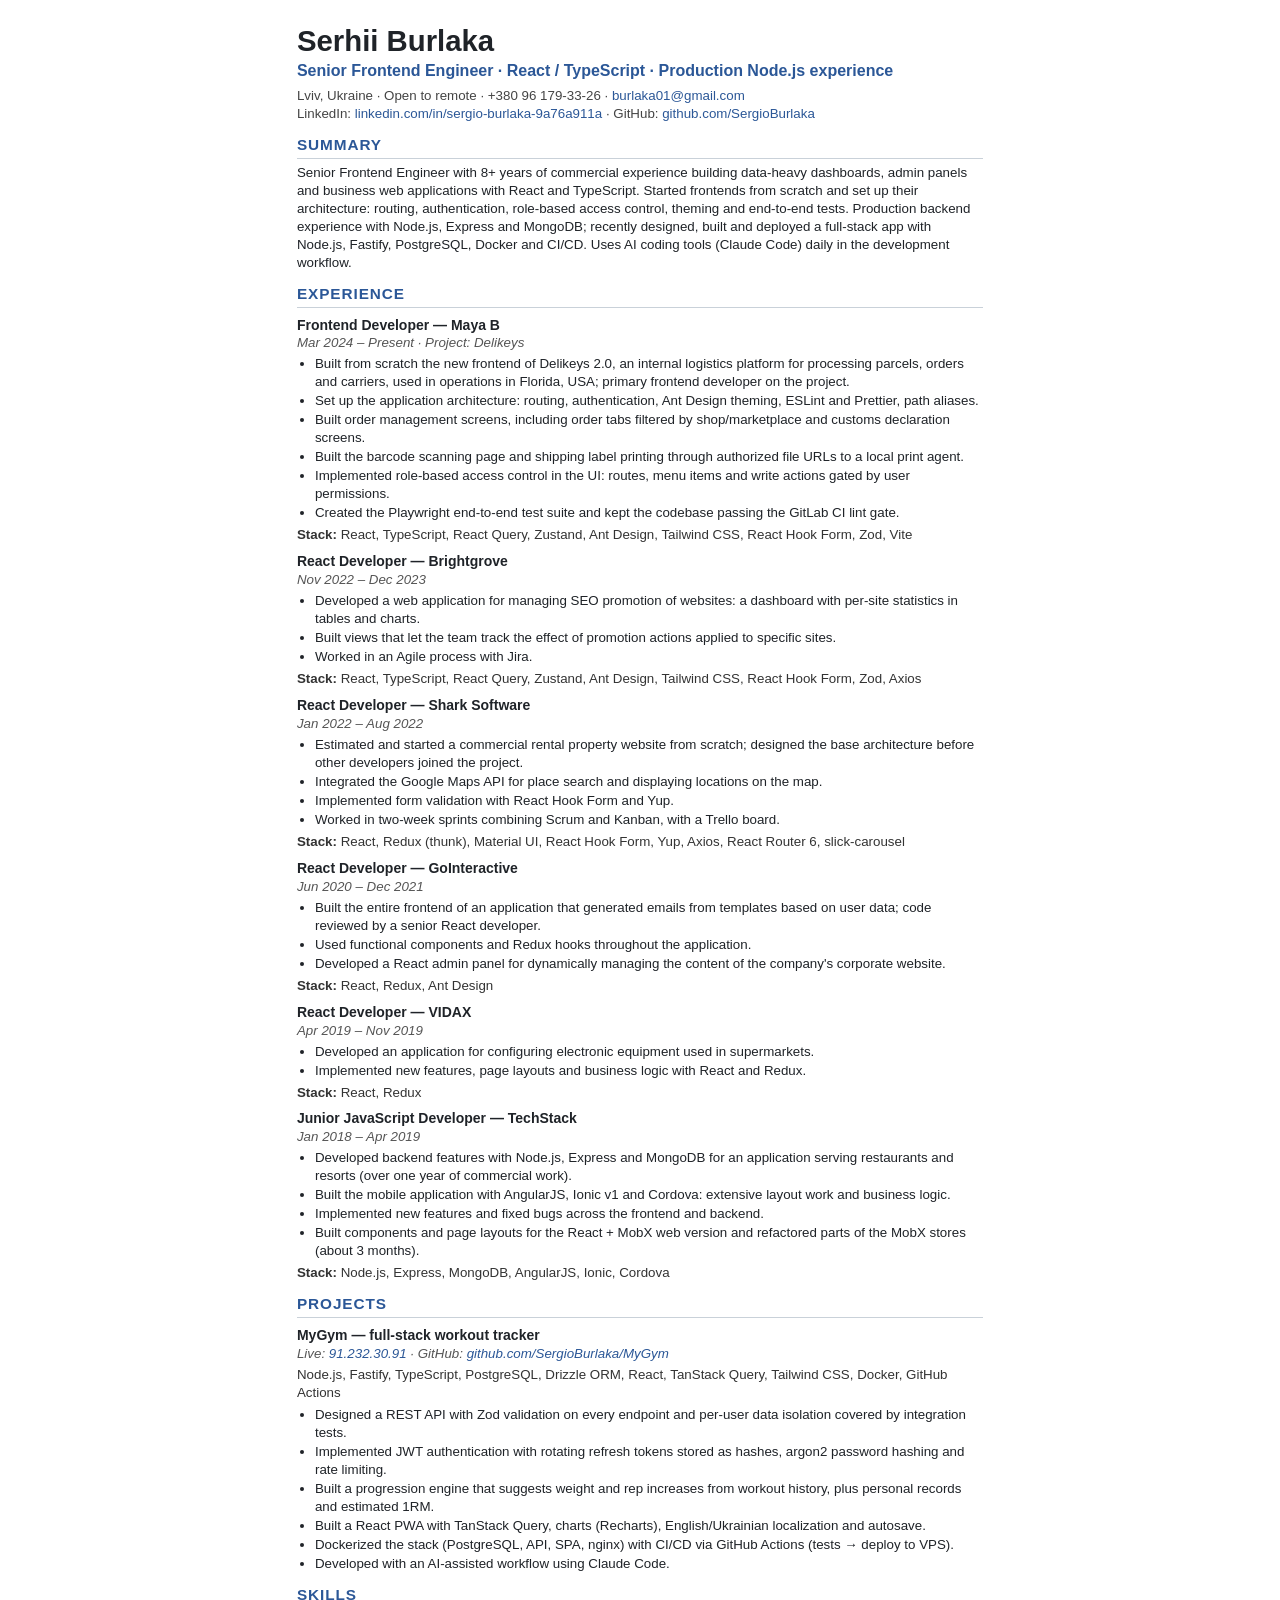
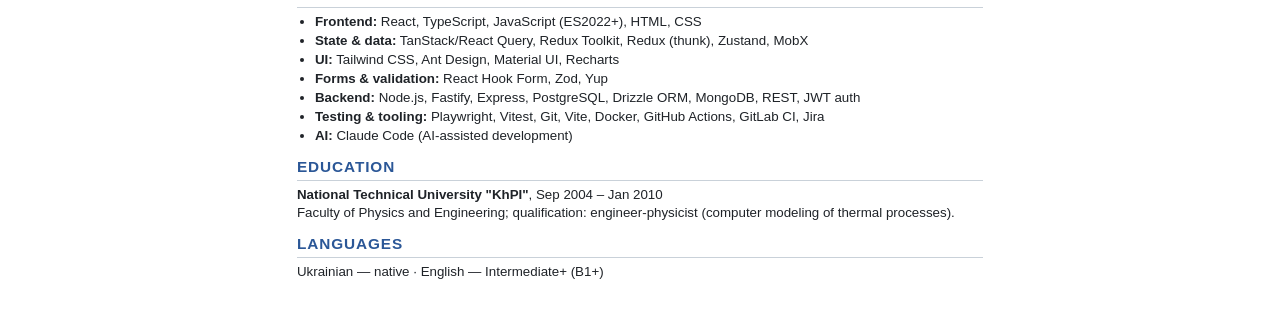
==== index.html @ 82f69c22 "feat: position CV as Senior Frontend with production Node.js experience - headline and page title em" ====
<!DOCTYPE html>
<html lang="en">
<head>
<meta charset="UTF-8">
<meta name="viewport" content="width=device-width, initial-scale=1">
<title>Serhii Burlaka — Senior Frontend Engineer (React / TypeScript, Node.js)</title>
<style>
  @page { size: A4; margin: 12mm 14mm; }
  * { box-sizing: border-box; }
  body {
    margin: 0;
    background: #fff;
    color: #1f2328;
    font: 10pt/1.35 "Segoe UI", Roboto, "Helvetica Neue", Arial, sans-serif;
  }
  main { max-width: 190mm; margin: 0 auto; padding: 24px 16px; }
  h1 { margin: 0; font-size: 22pt; line-height: 1.15; }
  .headline { margin: 2px 0 6px; font-size: 12pt; font-weight: 600; color: #2b5797; }
  .contacts { margin: 0; color: #444; }
  a { color: #2b5797; text-decoration: none; }
  h2 {
    margin: 12px 0 5px;
    padding-bottom: 2px;
    border-bottom: 1px solid #c9d1d9;
    font-size: 11.5pt;
    text-transform: uppercase;
    letter-spacing: .06em;
    color: #2b5797;
  }
  h3 { margin: 8px 0 0; font-size: 10.5pt; }
  .meta { margin: 0 0 3px; color: #555; font-style: italic; }
  p { margin: 0 0 4px; }
  ul { margin: 2px 0 4px; padding-left: 18px; }
  li { margin: 1px 0; }
  .stack { color: #333; }
  .todo { background: #fff3b0; }
  h3, .meta { break-after: avoid; }
  @media print {
    main { padding: 0; max-width: none; }
    a { color: inherit; }
  }
</style>
</head>
<body>
<main>
  <header>
    <h1>Serhii Burlaka</h1>
    <p class="headline">Senior Frontend Engineer · React / TypeScript · Production Node.js experience</p>
    <p class="contacts">Lviv, Ukraine · Open to remote · +380 96 179-33-26 · <a href="mailto:burlaka01@gmail.com">burlaka01@gmail.com</a></p>
    <p class="contacts">LinkedIn: <a href="https://www.linkedin.com/in/sergio-burlaka-9a76a911a">linkedin.com/in/sergio-burlaka-9a76a911a</a> · GitHub: <a href="https://github.com/SergioBurlaka">github.com/SergioBurlaka</a></p>
  </header>

  <h2>Summary</h2>
  <p>Senior Frontend Engineer with 8+ years of commercial experience building data-heavy dashboards, admin panels and business web applications with React and TypeScript. Started frontends from scratch and set up their architecture: routing, authentication, role-based access control, theming and end-to-end tests. Production backend experience with Node.js, Express and MongoDB; recently designed, built and deployed a full-stack app with Node.js, Fastify, PostgreSQL, Docker and CI/CD. Uses AI coding tools (Claude Code) daily in the development workflow.</p>

  <h2>Experience</h2>

  <section class="job">
    <h3>Frontend Developer — Maya B</h3>
    <p class="meta">Mar 2024 – Present · Project: Delikeys</p>
    <ul>
      <li>Built from scratch the new frontend of Delikeys 2.0, an internal logistics platform for processing parcels, orders and carriers, used in operations in Florida, USA; primary frontend developer on the project.</li>
      <li>Set up the application architecture: routing, authentication, Ant Design theming, ESLint and Prettier, path aliases.</li>
      <li>Built order management screens, including order tabs filtered by shop/marketplace and customs declaration screens.</li>
      <li>Built the barcode scanning page and shipping label printing through authorized file URLs to a local print agent.</li>
      <li>Implemented role-based access control in the UI: routes, menu items and write actions gated by user permissions.</li>
      <li>Created the Playwright end-to-end test suite and kept the codebase passing the GitLab CI lint gate.</li>
    </ul>
    <p class="stack"><strong>Stack:</strong> React, TypeScript, React Query, Zustand, Ant Design, Tailwind CSS, React Hook Form, Zod, Vite</p>
  </section>

  <section class="job">
    <h3>React Developer — Brightgrove</h3>
    <p class="meta">Nov 2022 – Dec 2023</p>
    <ul>
      <li>Developed a web application for managing SEO promotion of websites: a dashboard with per-site statistics in tables and charts.</li>
      <li>Built views that let the team track the effect of promotion actions applied to specific sites.</li>
      <li>Worked in an Agile process with Jira.</li>
    </ul>
    <p class="stack"><strong>Stack:</strong> React, TypeScript, React Query, Zustand, Ant Design, Tailwind CSS, React Hook Form, Zod, Axios</p>
  </section>

  <section class="job">
    <h3>React Developer — Shark Software</h3>
    <p class="meta">Jan 2022 – Aug 2022</p>
    <ul>
      <li>Estimated and started a commercial rental property website from scratch; designed the base architecture before other developers joined the project.</li>
      <li>Integrated the Google Maps API for place search and displaying locations on the map.</li>
      <li>Implemented form validation with React Hook Form and Yup.</li>
      <li>Worked in two-week sprints combining Scrum and Kanban, with a Trello board.</li>
    </ul>
    <p class="stack"><strong>Stack:</strong> React, Redux (thunk), Material UI, React Hook Form, Yup, Axios, React Router 6, slick-carousel</p>
  </section>

  <section class="job">
    <h3>React Developer — GoInteractive</h3>
    <p class="meta">Jun 2020 – Dec 2021</p>
    <ul>
      <li>Built the entire frontend of an application that generated emails from templates based on user data; code reviewed by a senior React developer.</li>
      <li>Used functional components and Redux hooks throughout the application.</li>
      <li>Developed a React admin panel for dynamically managing the content of the company's corporate website.</li>
    </ul>
    <p class="stack"><strong>Stack:</strong> React, Redux, Ant Design</p>
  </section>

  <section class="job">
    <h3>React Developer — VIDAX</h3>
    <p class="meta">Apr 2019 – Nov 2019</p>
    <ul>
      <li>Developed an application for configuring electronic equipment used in supermarkets.</li>
      <li>Implemented new features, page layouts and business logic with React and Redux.</li>
    </ul>
    <p class="stack"><strong>Stack:</strong> React, Redux</p>
  </section>

  <section class="job">
    <h3>Junior JavaScript Developer — TechStack</h3>
    <p class="meta">Jan 2018 – Apr 2019</p>
    <ul>
      <li>Developed backend features with Node.js, Express and MongoDB for an application serving restaurants and resorts (over one year of commercial work).</li>
      <li>Built the mobile application with AngularJS, Ionic v1 and Cordova: extensive layout work and business logic.</li>
      <li>Implemented new features and fixed bugs across the frontend and backend.</li>
      <li>Built components and page layouts for the React + MobX web version and refactored parts of the MobX stores (about 3 months).</li>
    </ul>
    <p class="stack"><strong>Stack:</strong> Node.js, Express, MongoDB, AngularJS, Ionic, Cordova</p>
  </section>

  <h2>Projects</h2>

  <section class="project">
    <h3>MyGym — full-stack workout tracker</h3>
    <p class="meta">Live: <a href="http://91.232.30.91">91.232.30.91</a> · GitHub: <a href="https://github.com/SergioBurlaka/MyGym">github.com/SergioBurlaka/MyGym</a></p>
    <p class="stack">Node.js, Fastify, TypeScript, PostgreSQL, Drizzle ORM, React, TanStack Query, Tailwind CSS, Docker, GitHub Actions</p>
    <ul>
      <li>Designed a REST API with Zod validation on every endpoint and per-user data isolation covered by integration tests.</li>
      <li>Implemented JWT authentication with rotating refresh tokens stored as hashes, argon2 password hashing and rate limiting.</li>
      <li>Built a progression engine that suggests weight and rep increases from workout history, plus personal records and estimated 1RM.</li>
      <li>Built a React PWA with TanStack Query, charts (Recharts), English/Ukrainian localization and autosave.</li>
      <li>Dockerized the stack (PostgreSQL, API, SPA, nginx) with CI/CD via GitHub Actions (tests → deploy to VPS).</li>
      <li>Developed with an AI-assisted workflow using Claude Code.</li>
    </ul>
  </section>

  <h2>Skills</h2>
  <ul>
    <li><strong>Frontend:</strong> React, TypeScript, JavaScript (ES2022+), HTML, CSS</li>
    <li><strong>State &amp; data:</strong> TanStack/React Query, Redux Toolkit, Redux (thunk), Zustand, MobX</li>
    <li><strong>UI:</strong> Tailwind CSS, Ant Design, Material UI, Recharts</li>
    <li><strong>Forms &amp; validation:</strong> React Hook Form, Zod, Yup</li>
    <li><strong>Backend:</strong> Node.js, Fastify, Express, PostgreSQL, Drizzle ORM, MongoDB, REST, JWT auth</li>
    <li><strong>Testing &amp; tooling:</strong> Playwright, Vitest, Git, Vite, Docker, GitHub Actions, GitLab CI, Jira</li>
    <li><strong>AI:</strong> Claude Code (AI-assisted development)</li>
  </ul>

  <h2>Education</h2>
  <p><strong>National Technical University "KhPI"</strong>, Sep 2004 – Jan 2010<br>
  Faculty of Physics and Engineering; qualification: engineer-physicist (computer modeling of thermal processes).</p>

  <h2>Languages</h2>
  <p>Ukrainian — native · English — Intermediate+ (B1+)</p>
</main>
</body>
</html>
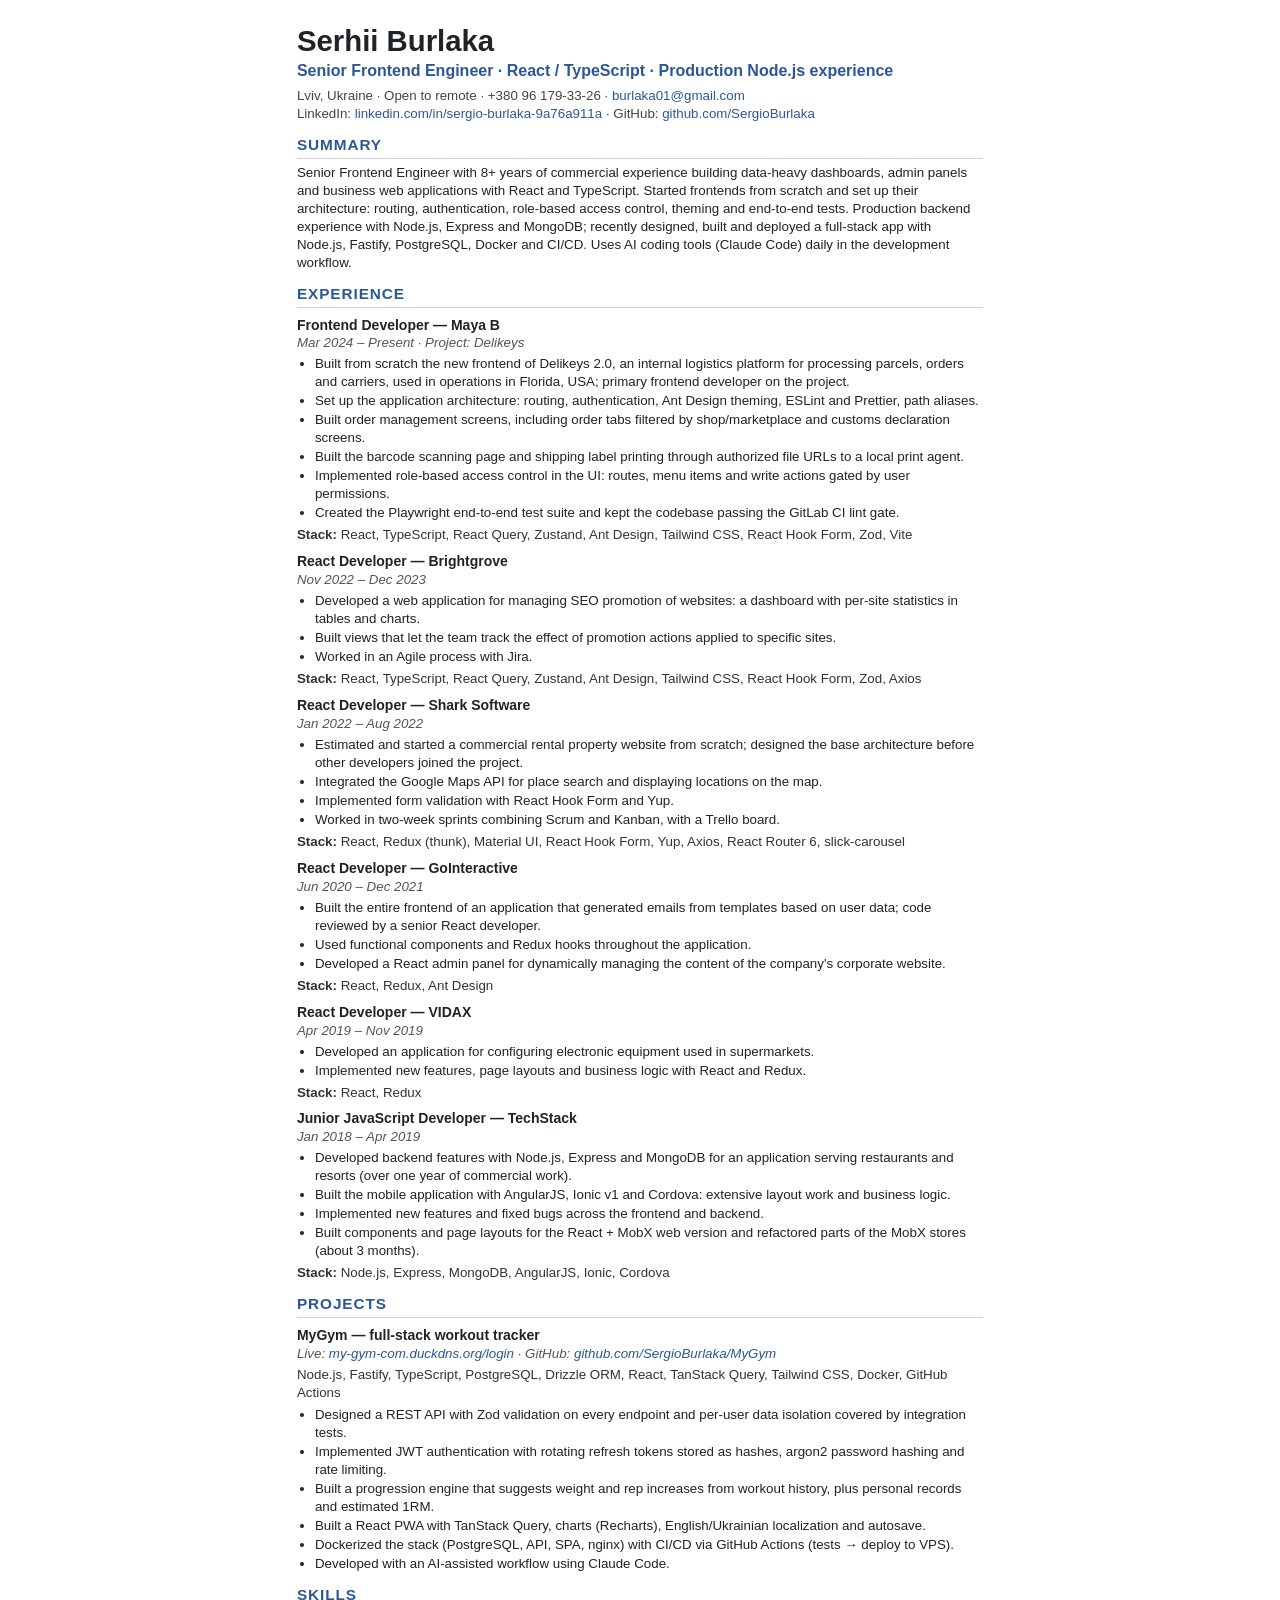
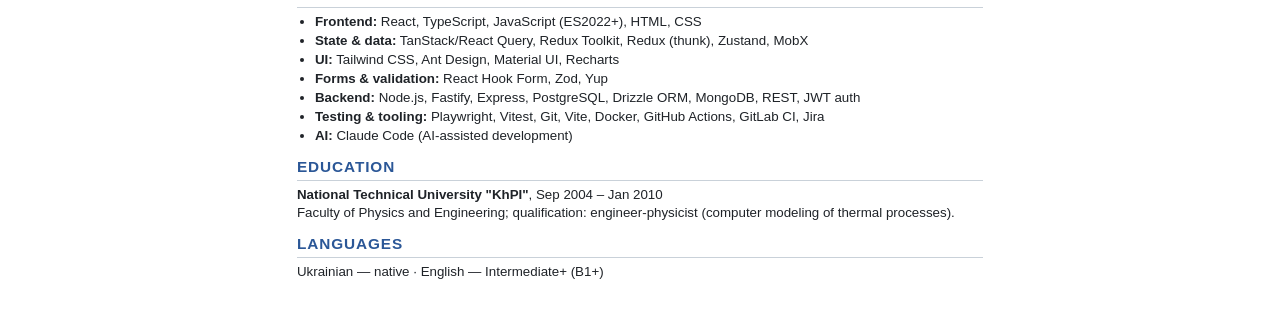
==== commit b3db034c: "feat: new link  to my gym" ====
--- a/index.html
+++ b/index.html
@@ -129,7 +129,7 @@
 
   <section class="project">
     <h3>MyGym — full-stack workout tracker</h3>
-    <p class="meta">Live: <a href="http://91.232.30.91">91.232.30.91</a> · GitHub: <a href="https://github.com/SergioBurlaka/MyGym">github.com/SergioBurlaka/MyGym</a></p>
+    <p class="meta">Live: <a href="https://my-gym-com.duckdns.org/login">my-gym-com.duckdns.org/login</a> · GitHub: <a href="https://github.com/SergioBurlaka/MyGym">github.com/SergioBurlaka/MyGym</a></p>
     <p class="stack">Node.js, Fastify, TypeScript, PostgreSQL, Drizzle ORM, React, TanStack Query, Tailwind CSS, Docker, GitHub Actions</p>
     <ul>
       <li>Designed a REST API with Zod validation on every endpoint and per-user data isolation covered by integration tests.</li>
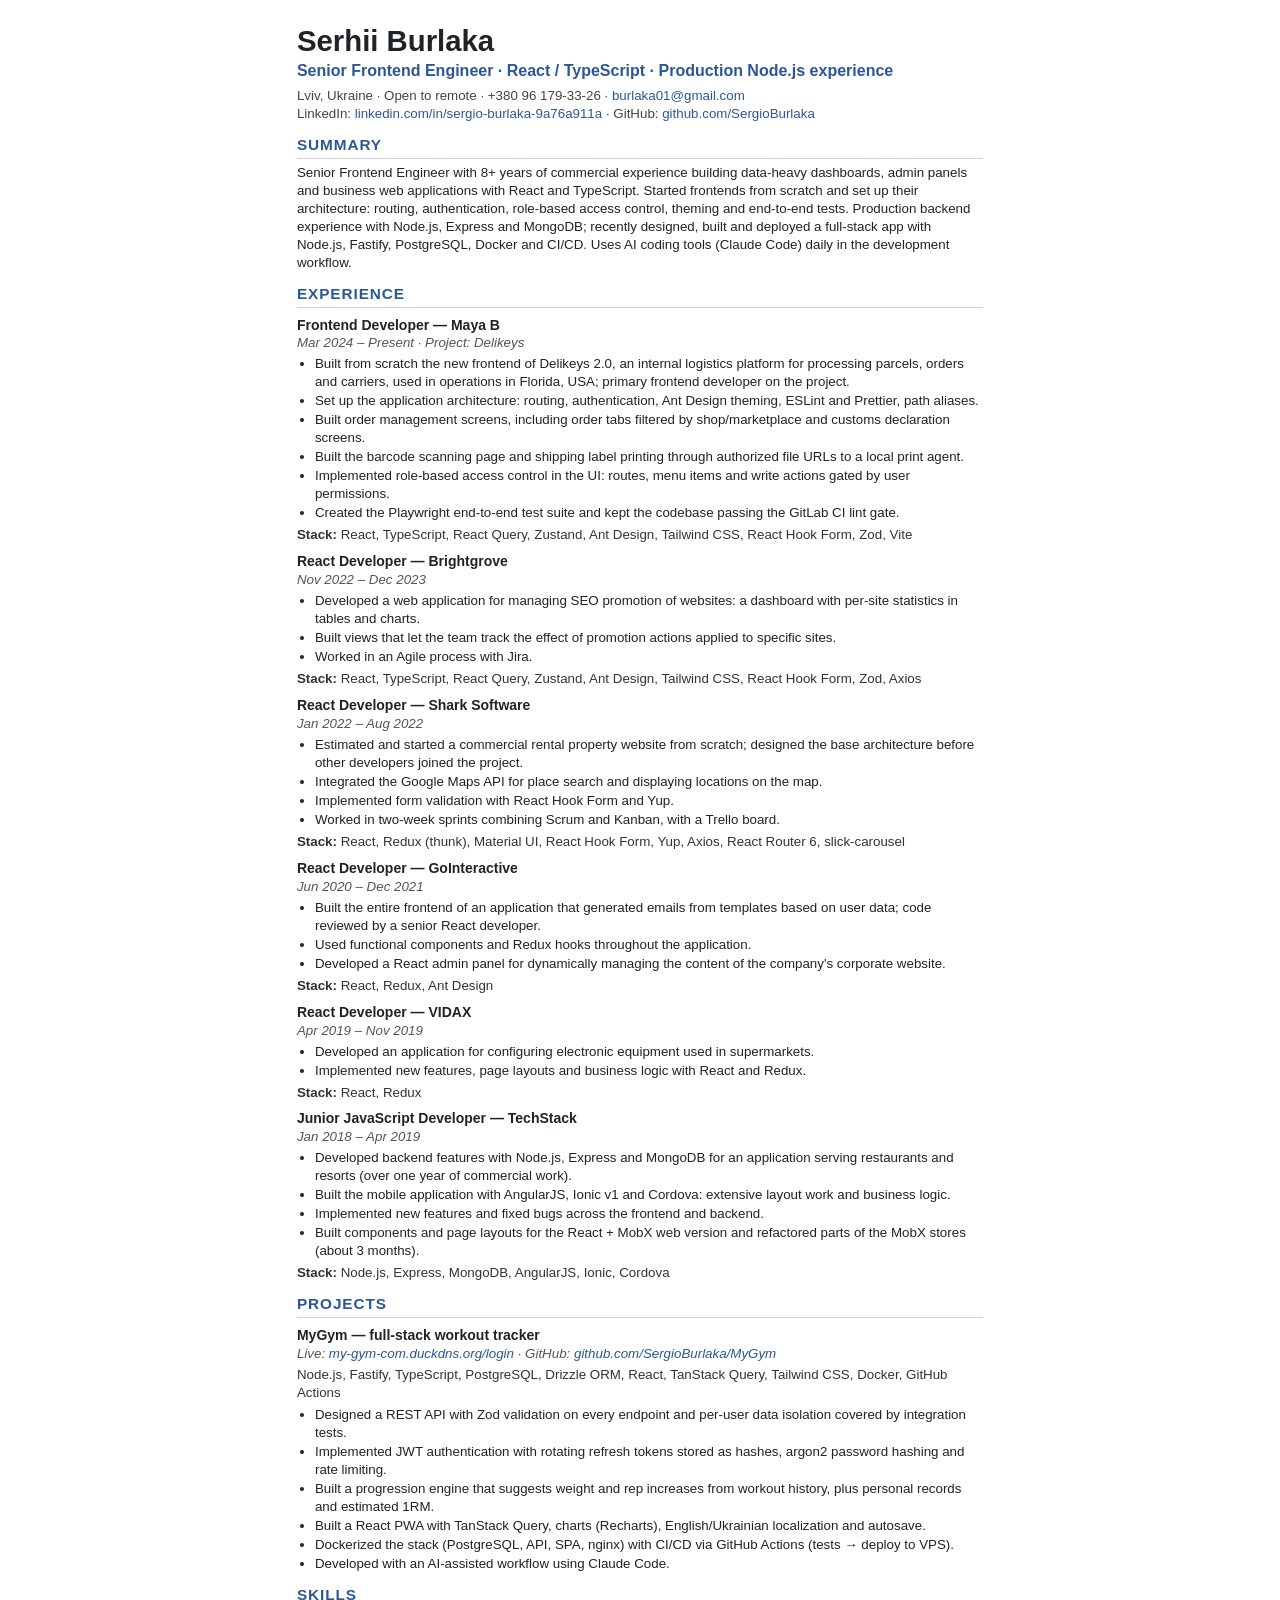
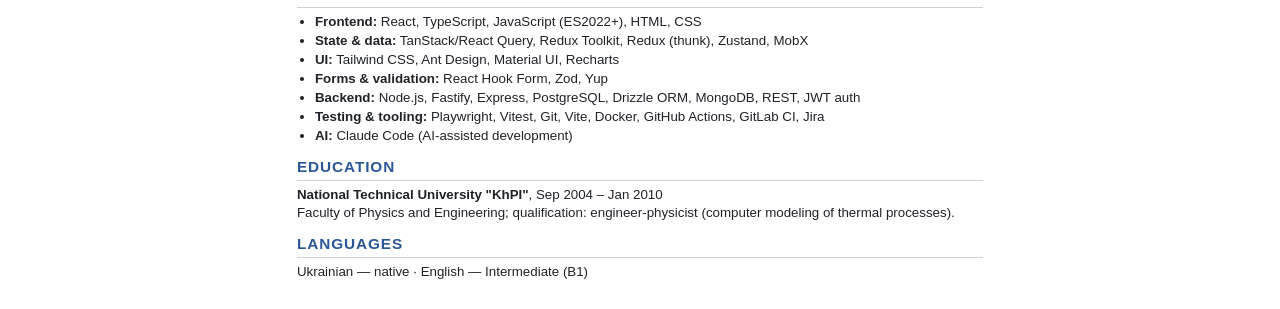
==== commit 2c290cb5: "fix: english lvl" ====
--- a/index.html
+++ b/index.html
@@ -157,7 +157,7 @@
   Faculty of Physics and Engineering; qualification: engineer-physicist (computer modeling of thermal processes).</p>
 
   <h2>Languages</h2>
-  <p>Ukrainian — native · English — Intermediate+ (B1+)</p>
+  <p>Ukrainian — native · English — Intermediate (B1)</p>
 </main>
 </body>
 </html>
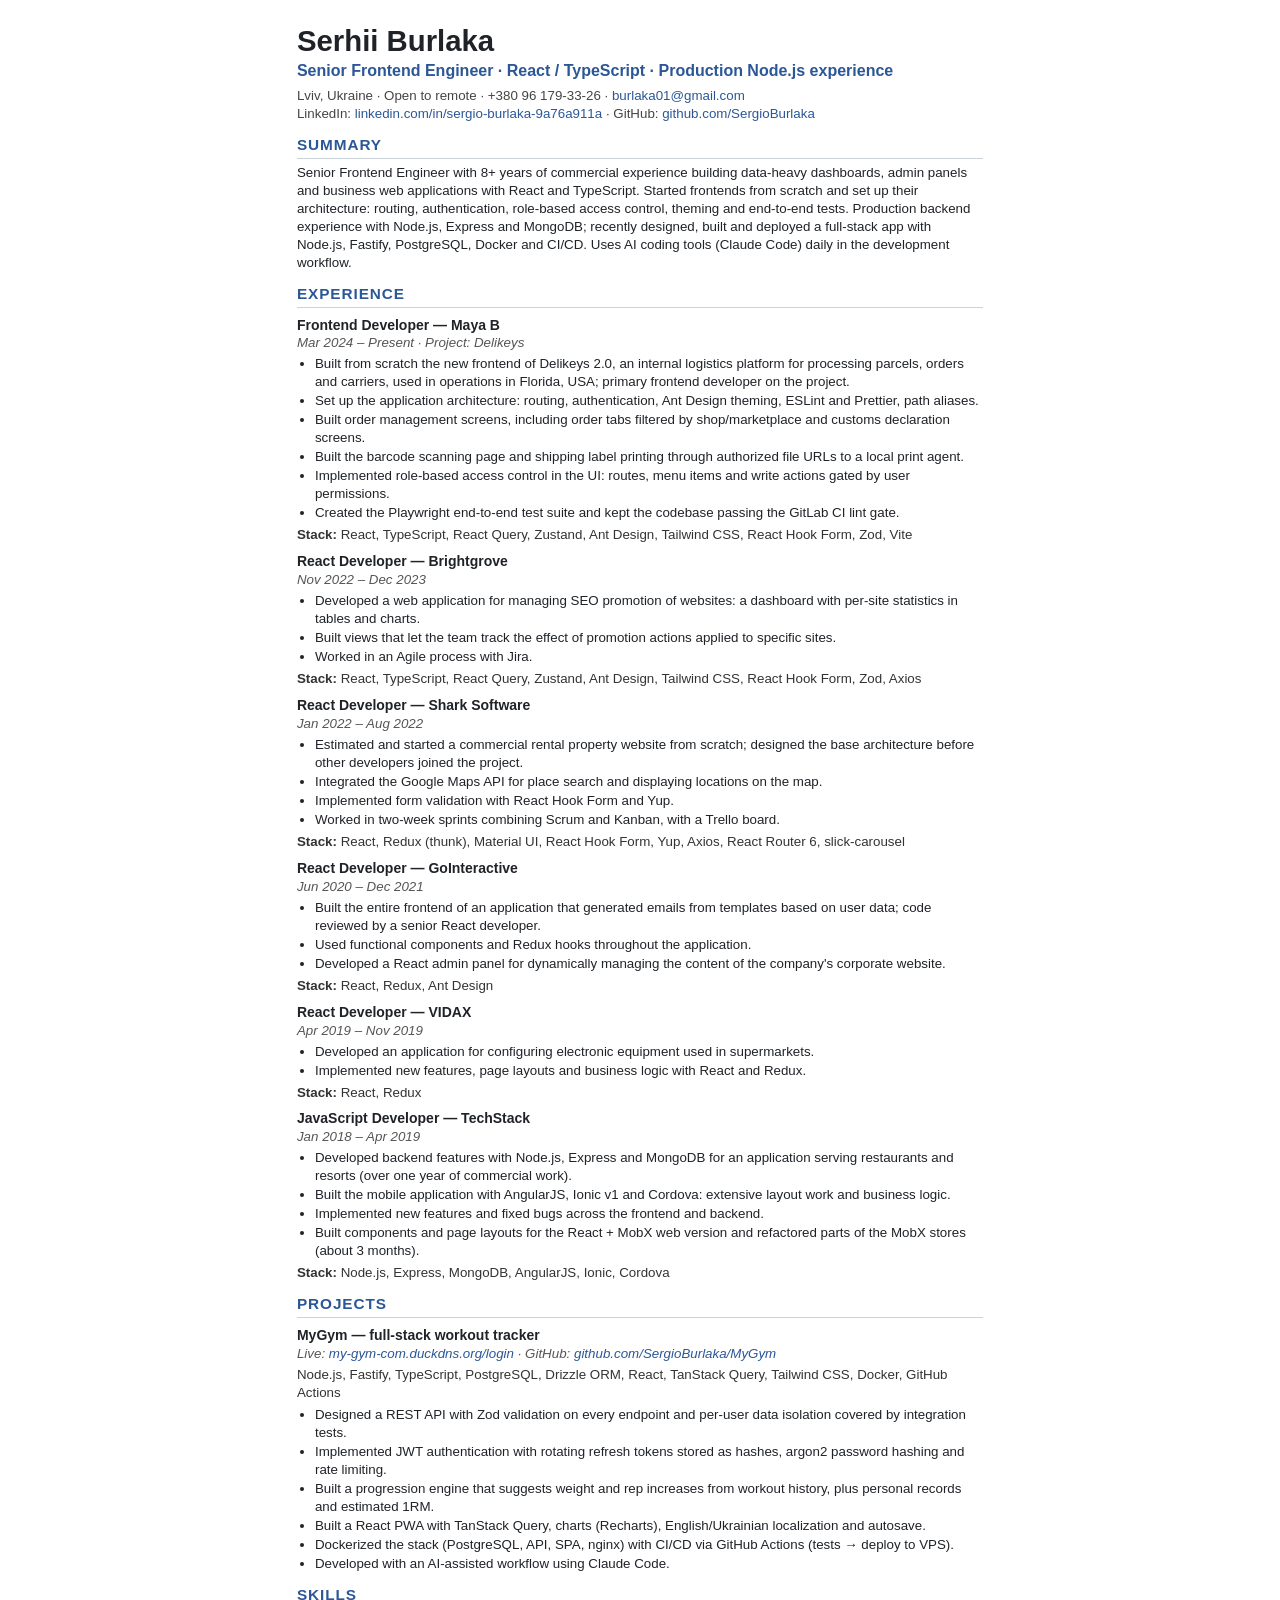
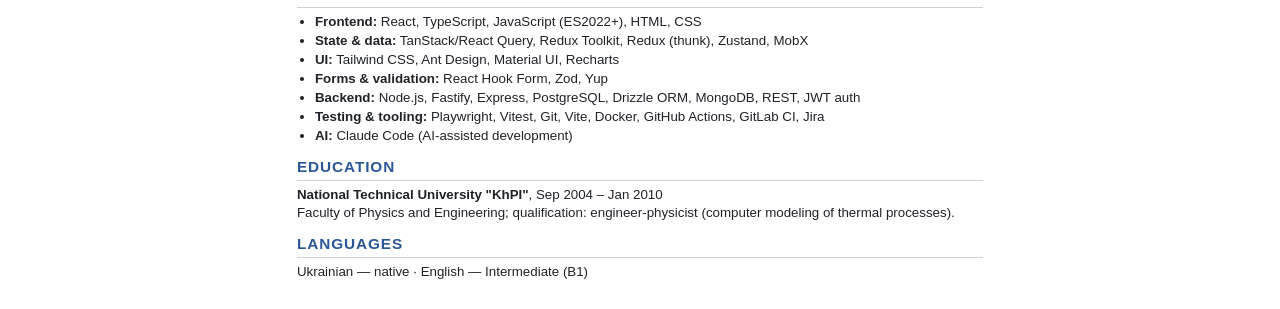
==== commit 24704e8e: "fix: title" ====
--- a/index.html
+++ b/index.html
@@ -114,7 +114,7 @@
   </section>
 
   <section class="job">
-    <h3>Junior JavaScript Developer — TechStack</h3>
+    <h3>JavaScript Developer — TechStack</h3>
     <p class="meta">Jan 2018 – Apr 2019</p>
     <ul>
       <li>Developed backend features with Node.js, Express and MongoDB for an application serving restaurants and resorts (over one year of commercial work).</li>
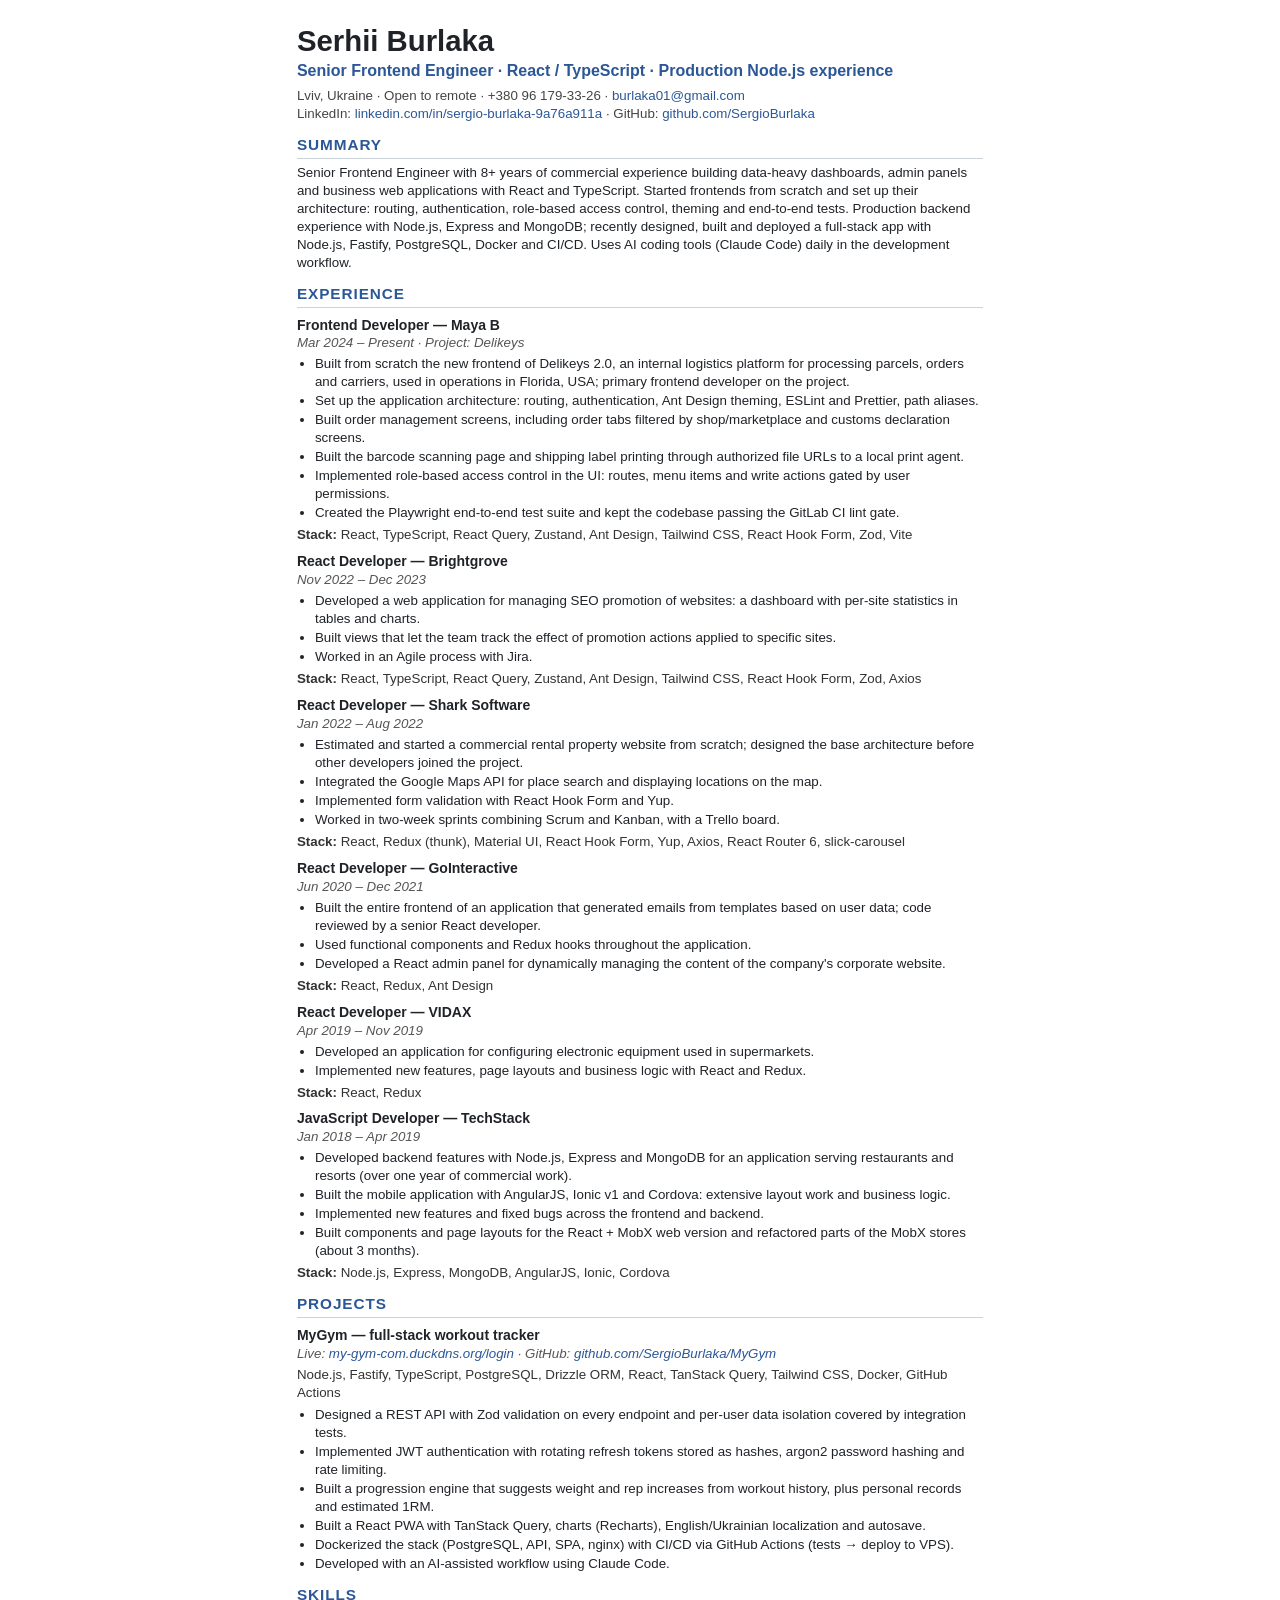
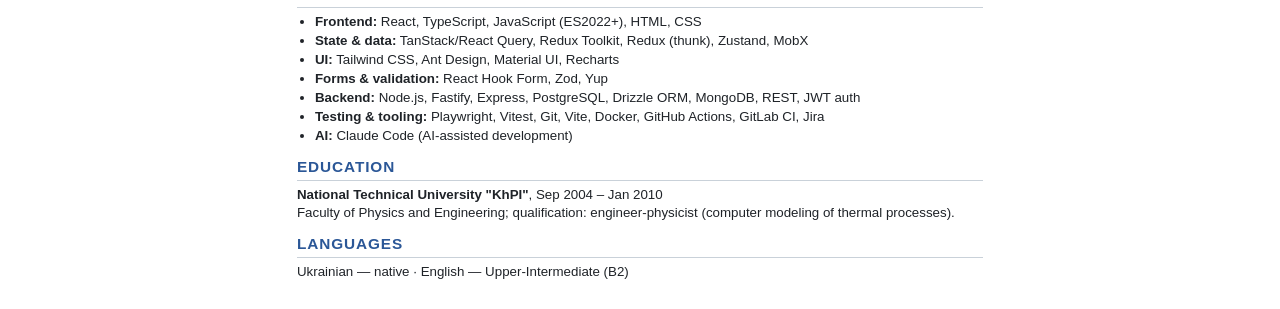
==== commit 56442f1c: "feat: update English level to Upper-Intermediate (B2) Sync cv/ copies with index.html (TechStack tit" ====
--- a/index.html
+++ b/index.html
@@ -157,7 +157,7 @@
   Faculty of Physics and Engineering; qualification: engineer-physicist (computer modeling of thermal processes).</p>
 
   <h2>Languages</h2>
-  <p>Ukrainian — native · English — Intermediate (B1)</p>
+  <p>Ukrainian — native · English — Upper-Intermediate (B2)</p>
 </main>
 </body>
 </html>
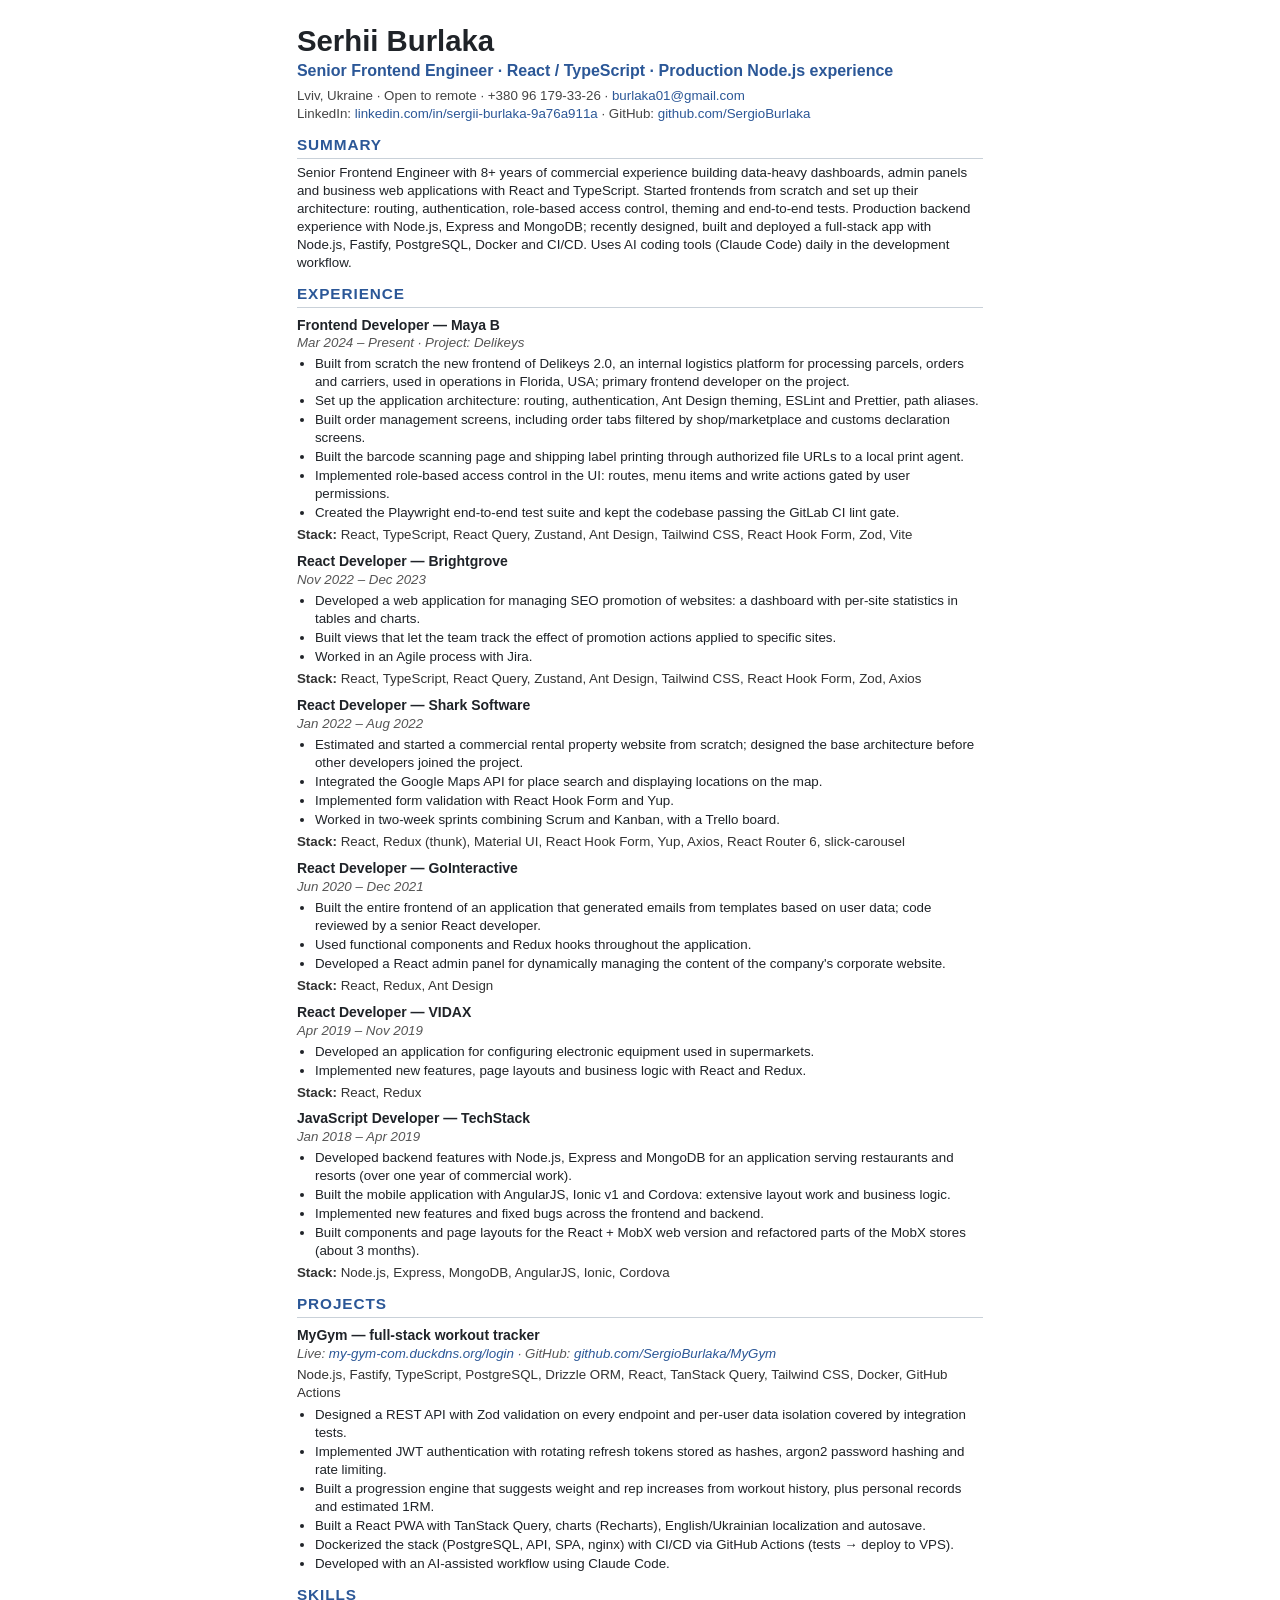
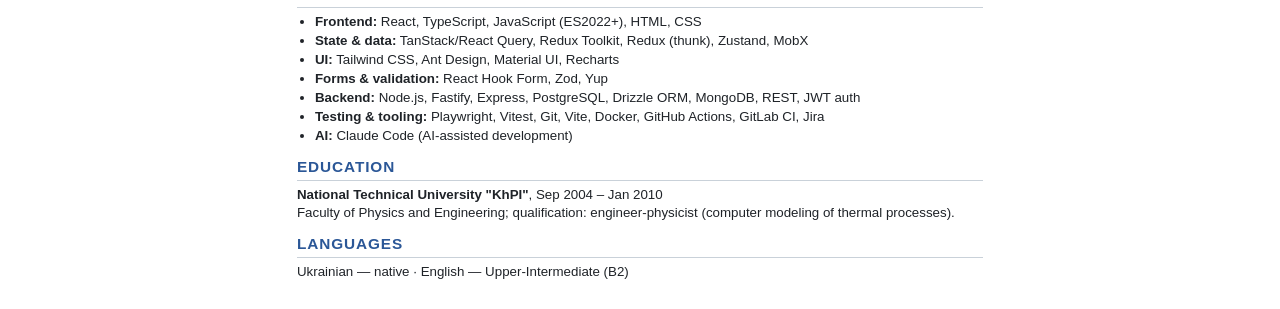
==== commit 6ebe03ab: "fix: LinkedIn profile link Co-Authored-By: Claude Opus 5.5 <noreply@anthropic.com>" ====
--- a/index.html
+++ b/index.html
@@ -47,7 +47,7 @@
     <h1>Serhii Burlaka</h1>
     <p class="headline">Senior Frontend Engineer · React / TypeScript · Production Node.js experience</p>
     <p class="contacts">Lviv, Ukraine · Open to remote · +380 96 179-33-26 · <a href="mailto:burlaka01@gmail.com">burlaka01@gmail.com</a></p>
-    <p class="contacts">LinkedIn: <a href="https://www.linkedin.com/in/sergio-burlaka-9a76a911a">linkedin.com/in/sergio-burlaka-9a76a911a</a> · GitHub: <a href="https://github.com/SergioBurlaka">github.com/SergioBurlaka</a></p>
+    <p class="contacts">LinkedIn: <a href="https://www.linkedin.com/in/sergii-burlaka-9a76a911a/">linkedin.com/in/sergii-burlaka-9a76a911a</a> · GitHub: <a href="https://github.com/SergioBurlaka">github.com/SergioBurlaka</a></p>
   </header>
 
   <h2>Summary</h2>
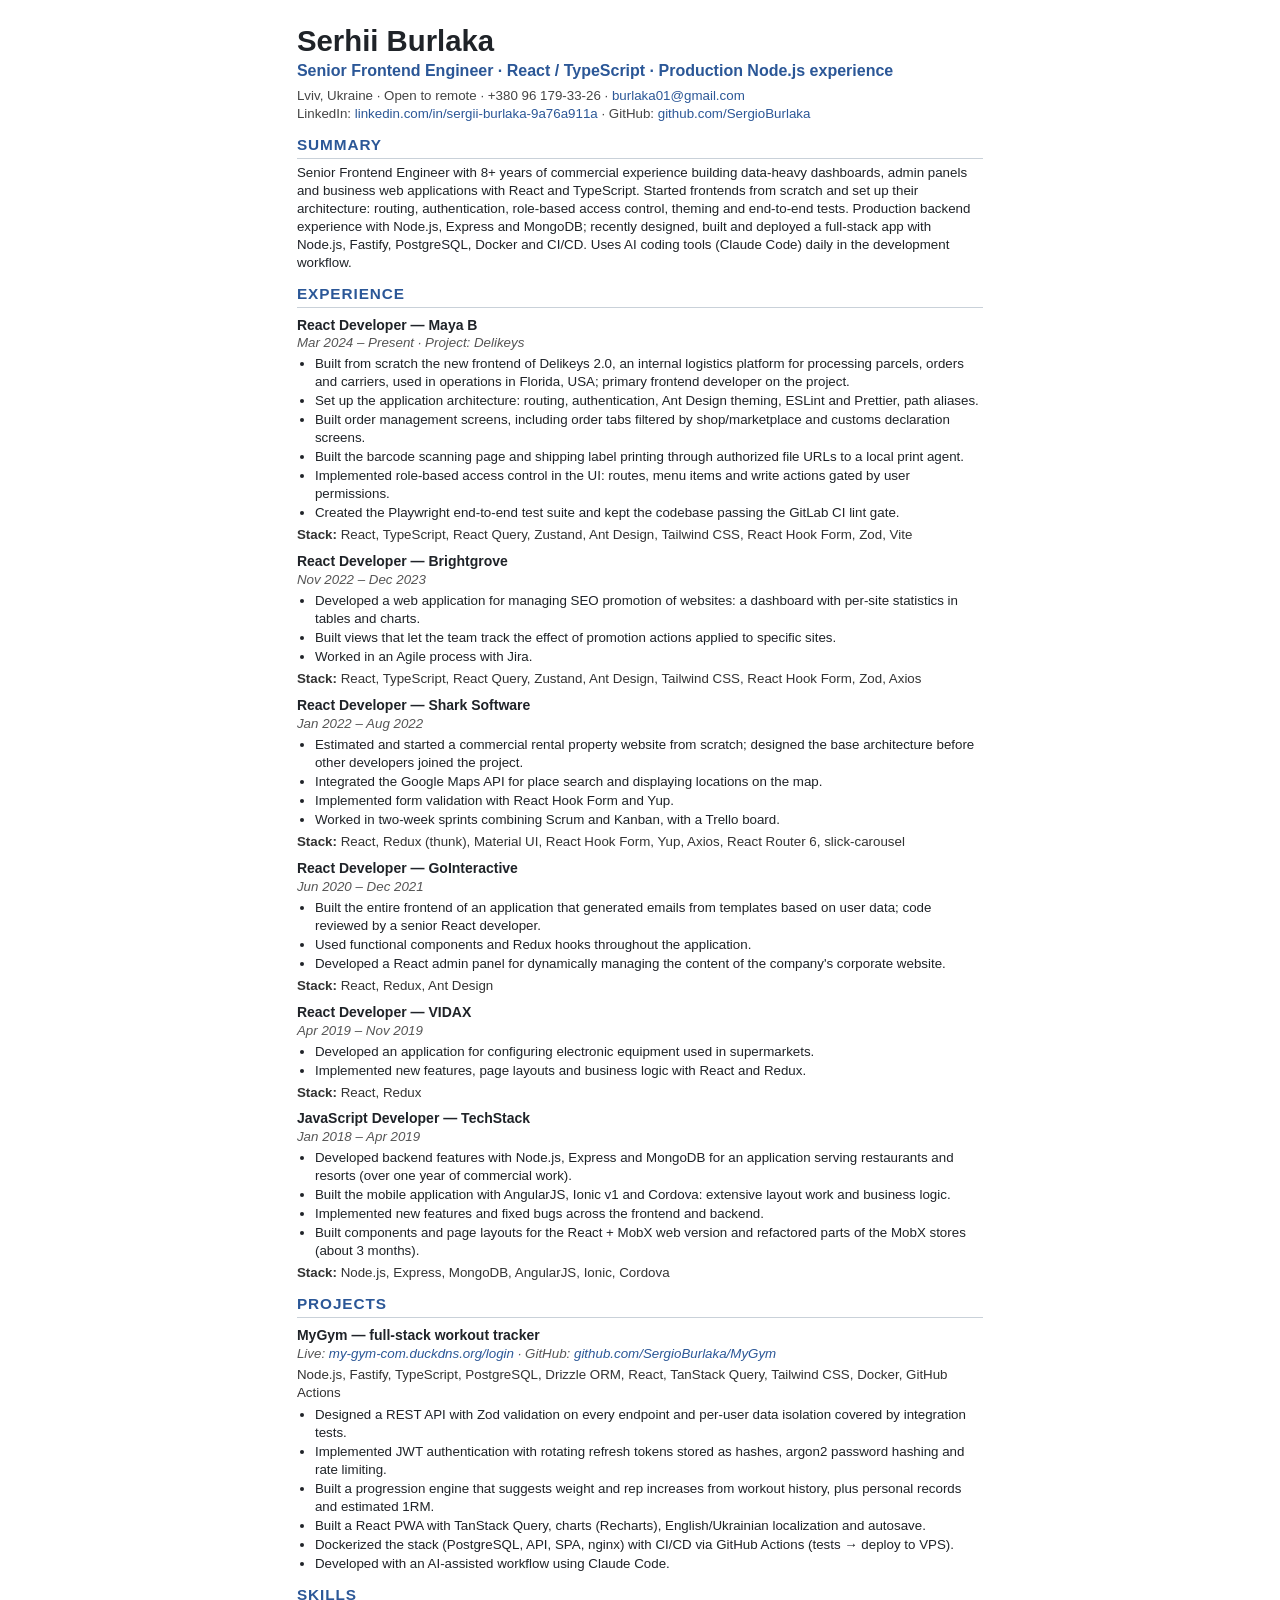
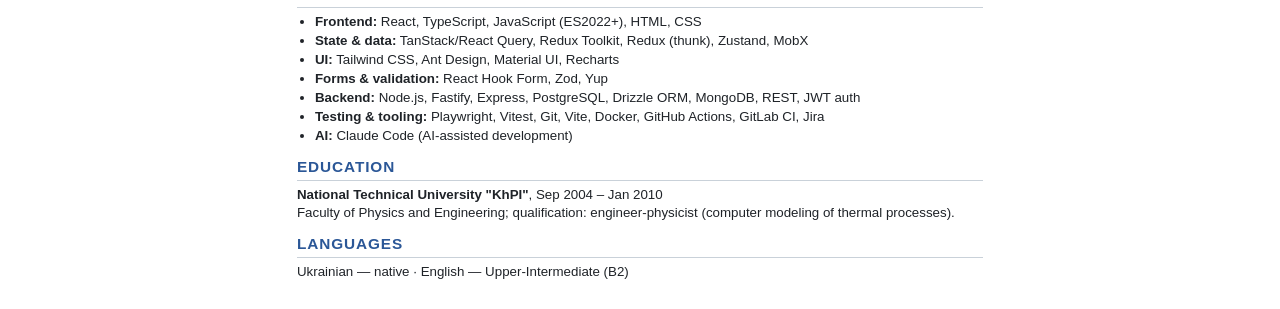
==== commit dcdca5ed: "fix: Maya B job title to React Developer Co-Authored-By: Claude Opus 5.5 <noreply@anthropic.com>" ====
--- a/index.html
+++ b/index.html
@@ -56,7 +56,7 @@
   <h2>Experience</h2>
 
   <section class="job">
-    <h3>Frontend Developer — Maya B</h3>
+    <h3>React Developer — Maya B</h3>
     <p class="meta">Mar 2024 – Present · Project: Delikeys</p>
     <ul>
       <li>Built from scratch the new frontend of Delikeys 2.0, an internal logistics platform for processing parcels, orders and carriers, used in operations in Florida, USA; primary frontend developer on the project.</li>
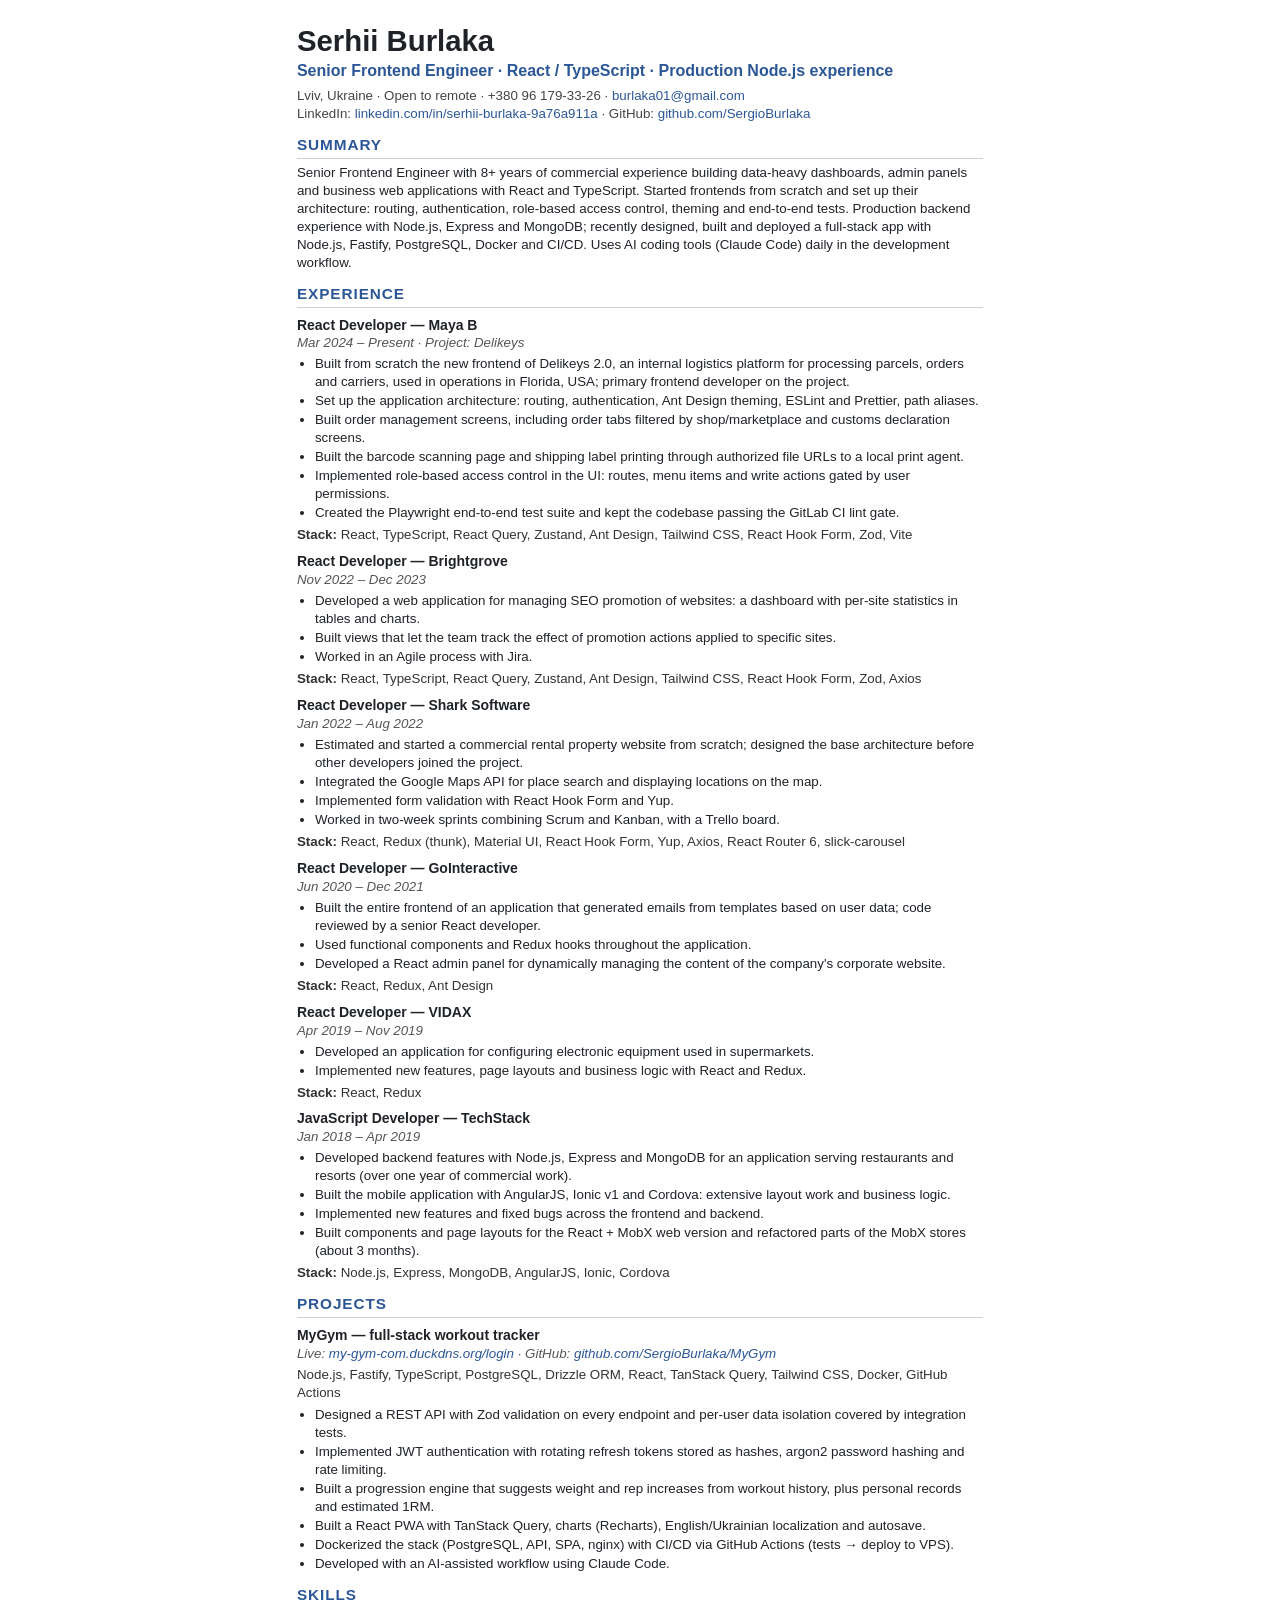
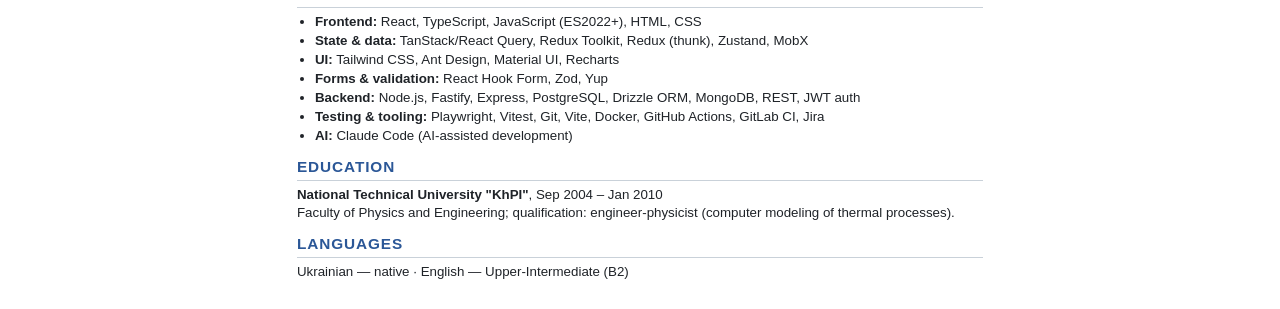
==== commit b2f230f2: "fix: LinkedIn profile slug to serhii-burlaka Co-Authored-By: Claude Opus 5.5 <noreply@anthropic.com>" ====
--- a/index.html
+++ b/index.html
@@ -47,7 +47,7 @@
     <h1>Serhii Burlaka</h1>
     <p class="headline">Senior Frontend Engineer · React / TypeScript · Production Node.js experience</p>
     <p class="contacts">Lviv, Ukraine · Open to remote · +380 96 179-33-26 · <a href="mailto:burlaka01@gmail.com">burlaka01@gmail.com</a></p>
-    <p class="contacts">LinkedIn: <a href="https://www.linkedin.com/in/sergii-burlaka-9a76a911a/">linkedin.com/in/sergii-burlaka-9a76a911a</a> · GitHub: <a href="https://github.com/SergioBurlaka">github.com/SergioBurlaka</a></p>
+    <p class="contacts">LinkedIn: <a href="https://www.linkedin.com/in/serhii-burlaka-9a76a911a/">linkedin.com/in/serhii-burlaka-9a76a911a</a> · GitHub: <a href="https://github.com/SergioBurlaka">github.com/SergioBurlaka</a></p>
   </header>
 
   <h2>Summary</h2>
